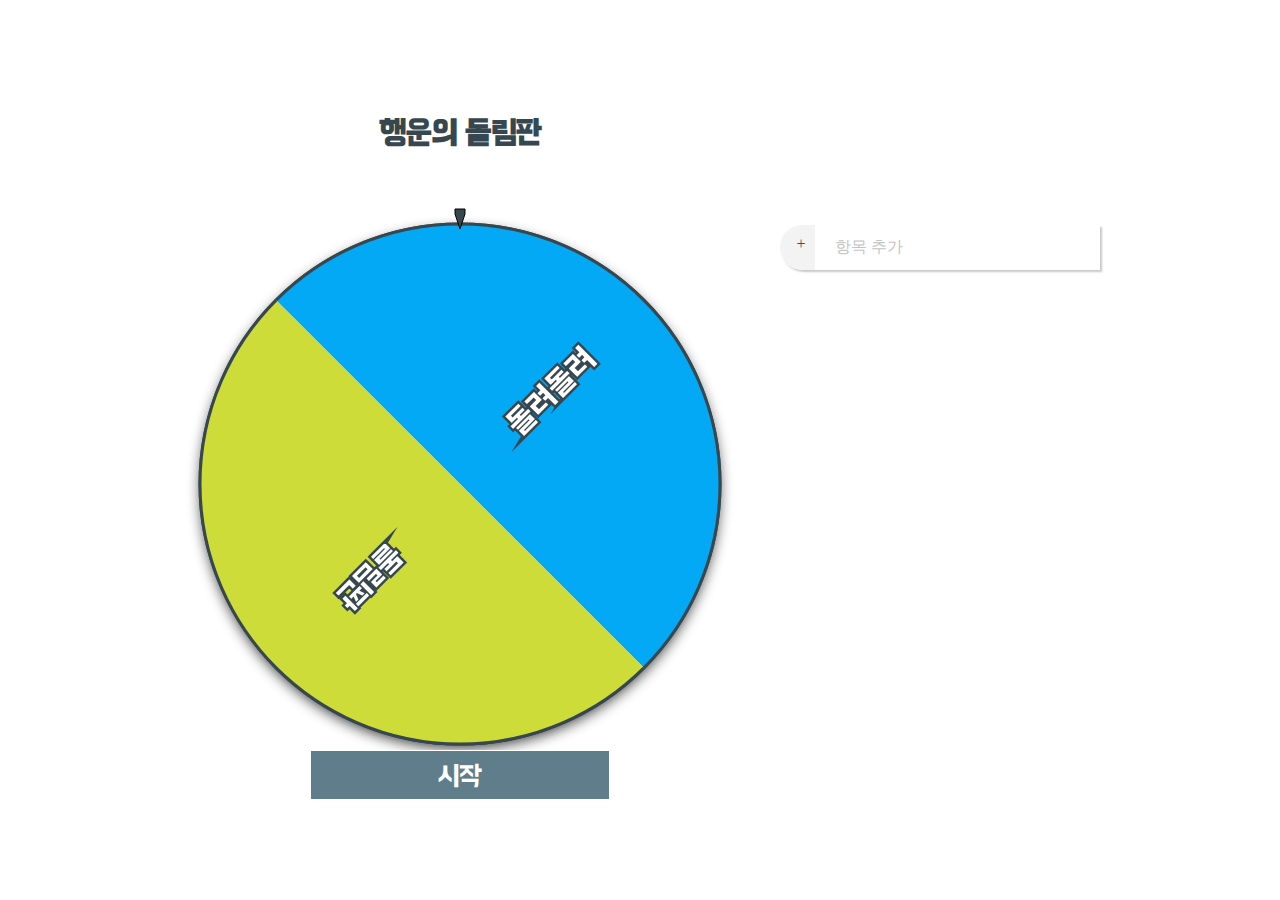
==== v2/돌림판_대화주제.html @ a18e1b38 "ㅇ" ====
<!DOCTYPE html>
<html lang="ko">

<head>
	<meta charset="UTF-8">
	<title>돌려돌려 돌림판</title>
	<link rel="stylesheet" type="text/css" href="roulette.css">
	<script type="text/javascript" src="../lib/jquery-3.2.0.min.js"></script>
	<script type="text/javascript" src="../lib/jquery.color-2.1.2.min.js"></script>
</head>

<body>
	<div class="container">
		<div class="wrap">
			<h1 contenteditable="true" spellcheck="false">행운의 돌림판</h1>
			<canvas width="600" height="600" class="roulette">지원하지 않는 브라우저입니다. Google Chrome 최신 버전을 사용해주세요.</canvas>
			<div id="roll" class="button"></div>
		</div>
		<ul>
			<li class="item empty" data-chance="0">
				<div class="item-title" placeholder="이름" contenteditable="true"></div>
				<div class="item-weight" data-weight="1"></div>
				<div class="item-weight-add">+</div>
				<div class="item-weight-sub">-</div>
				<div class="item-delete">X</div>
			</li>
		</ul>
	</div>
	<div id="button-tooltip" style="display: none;">
		<div><span class="command">Alt + 클릭</span><span class="number">±100</span></div>
		<div><span class="command">Ctrl + 클릭</span><span class="number">±10</span></div>
		<div><span class="command">클릭</span><span class="number">±1</span></div>
	</div>
	<div id="result" style="display: none;"></div>
	<script type="text/javascript" src="roulette.js"></script>
</body>
</html>
---- v2/roulette.css ----
@charset 'UTF-8';
@import url(../fonts/hanna.css);

body {
	padding: 0;
	margin: 0;
}

* {
	box-sizing: border-box;
	user-select: none;
}

h1 {
	font-family: 'Hanna';
	margin: 0 16px;
	padding: 16px;

	display: inline-block;

	width: 400px;
	overflow: hidden;

	/*border-bottom: 1px dashed #607D8B;*/
	color: #37474f;
	/*text-shadow: -1px 0 #607D8B, 0 1px #607D8B, 1px 0 #607D8B, 0 -1px #607D8B;*/
}

.container {
	position: absolute;
	top: 0;
	left: 0;
	right: 0;
	bottom: 0;
	margin: auto;
	width: 960px;
	height: 700px;
	text-align: center;
}

.wrap {
	display: inline-block;
	width: 600px;
	height: 700px;
	text-align: center;
	vertical-align: middle;

	position: absolute;
	top: 0;
	left: 0;
}

ul {
	counter-reset: itemCounter;
	list-style-type: none;
	margin: 0;
	padding: 0px 20px;
	overflow-x: hidden;
	overflow-y: auto;
	width: 400px;

	height: 580px;
	top: 120px;
	left: 600px;
	position: absolute;
}

li {
	counter-increment: itemCounter;
	position: relative;
	width: 320px;
	margin: 5px 0px;
	padding: 10px;
	border-radius: 50px 0 0 50px;
	/*border: 1px solid black;*/
	background: linear-gradient(to right, #eee 11%, rgba(0, 0, 0, 0) 0%);
	box-shadow: 2px 2px 2px rgba(0, 0, 0, 0.3);
	transition: box-shadow 0.2s ease;
}

li:hover {
	/*box-shadow: 1px 1px 0px rgba(0, 0, 0, 0.5);*/
	box-shadow: 2px 2px 0px rgba(0, 0, 0, 0.6);
}

li>div {
	cursor: pointer;
	position: absolute;
	top: 0;
	left: 0;
	right: 0;
	bottom: 0;
	text-align: center;
}



#button-tooltip {
	/*display: none;*/
	background: #eff0f1;
	position: fixed;
}
#button-tooltip .command {
	color: #7D2727;
	padding: 5px;
	display: inline-block;
	text-align: right;
	width: 90px;
}
#button-tooltip .number {
	color: #3777CF;
	padding: 5px;
	display: inline-block;
	text-align: left;
	width: 60px;
}

li.item.empty>.item-weight,
li.item.empty>.item-weight-add,
li.item.empty>.item-weight-sub,
li.item.empty>.item-delete {
	display: none !important;
}
li.item.empty::after {
	content: '';
}
li.item.empty>.item-title::after {
	content: '항목 추가';
	color: #aaa;
}
li.item.empty>.item-title:focus::after {
	content: '';
}

li.item>.item-title {
	cursor: text;
	position: relative;
	text-align: left;
	margin-left: 30px;
	margin-right: 150px;
	padding: 2px 15px;
	white-space: nowrap;
	overflow: hidden;

	border-radius: 0px;

	color: black;
	text-shadow: -1px 0 white, 0 1px white, 1px 0 white, 0 -1px white;
}

li.item>.item-title:focus {
	background: transparent;
}

li.item>.item-weight {
	padding: 10px 0;
	cursor: default;
	width: 45px;
	right: 100px;
	left: auto;
	text-align: right;
	overflow: visible;
}

li.item>.item-weight[data-weight]::before {
	content: 'x' attr(data-weight);
}

li.item>.item-weight-add,
li.item>.item-weight-sub {
	width: 20px;
	height: 20px;
	border-radius: 10px;
	left: 225px;
	/*border: 1px solid transparent;*/
	/*transition: border-color 0.2s ease;*/
	transition: box-shadow 0.2s ease,
				color 0.2s ease;
	box-shadow: 0px 0px 10px transparent;
	color: transparent;
}
li.item>.item-weight-add {
	top: -1px;
}

li.item>.item-weight-sub {
	top: 21px;
}

li.item:hover>.item-weight-add,
li.item:hover>.item-weight-sub {
	color: black;
	box-shadow: 0px 0px 1px rgba(0, 0, 0, 0.3);
}

li.item>.item-weight-add:hover,
li.item>.item-weight-sub:hover {
	/*border: 1px solid black;*/
	box-shadow: 0px 0px 2px black;
}

li.item>.item-delete {
	width: 20px;
	height: 20px;
	top: 10px;
	left: 10px;
	border-radius: 10px;
	color: transparent;
	background: transparent;
	box-shadow: 0px 0px 10px transparent;
	transition: color 0.2s ease,
				background-color 0.2s ease;
}
li.item:hover>.item-delete {
	color: red;
	background: white;
}
li.item>.item-delete:hover {
	color: white;
	background: red;
}

li::before,
ul.lock>li::before {
	content: counter(itemCounter);
	position: absolute;
	top: 10px;
	left: 9px;

	color: white;
	text-shadow: -1px 0 black, 0 1px black, 1px 0 black, 0 -1px black;
	width: 24px;
	text-align: center;
}
li:hover::before {
	content: '';
}
li.empty::before {
	content: '+';
	color: black;
	text-shadow: none;
}
li.empty {
	cursor: pointer;
	opacity: 0.7;
	transition: opacity 0.7s ease;
}
ul.lock>li.item.empty {
	opacity: 0;
}
li.empty:hover {
	opacity: 1;
}
li.empty:hover [contenteditable] {
	background: transparent;
	cursor: pointer;
}
li[data-chance]::after {
	content: attr(data-chance) '%';
	position: absolute;
	top: 10px;
	left: 260px;
	width: 40px;
	overflow: visible;
	text-align: center;
}

*[contenteditable] {
	border-radius: 20px;
	white-space: nowrap;
}

*[contenteditable]:hover {
	background: #eff;
}
ul.lock .item-title[contenteditable]:hover {
	background: transparent;
	cursor: default;
}

*[contenteditable]:focus {
	outline: none;
	background: #eee;
}

#roll.button {
	font-family: 'Hanna';
	font-size: 28px;
	position: absolute;
	bottom: 0;
	left: 0;
	right: 0;
	margin: 0 auto;
	width: 300px;
	height: 50px;
	transition: background-color 0.2s ease;
	cursor: pointer;
	padding: 10px;
}

#roll.button::after {
	content: '시작';
}
#roll.button.active::after {
	content: '정지!!';
}

#roll.button {
	background: #607D8B;
	border: 1px solid white;
	color: white;
}
#roll.button:hover {
	background: white;
	border: 1px solid #607D8B;
	color: #607D8B;
}
#roll.button:active {
	background: white;
	border: 1px solid #999;
	color: #999;
}

#roll.button.active {
	background: white;
	border: 1px solid red;
	color: red;
	animation: shake-y 0.2s linear infinite;
}
#roll.button.active:hover {
	background: red;
	border: 1px solid white;
	color: white;
}
#roll.button.active:active {
	background: white;
	border: 1px solid #999;
	color: #999;
}

ul.lock .item-delete,
ul.lock .item-weight-add,
ul.lock .item-weight-sub {
	display: none !important;
}

@keyframes shake-x {
	0%, 50%, 100% {
		transform: translate(0, 0);
	}
	25% {
		transform: translate(-3px, 0);
	}
	75% {
		transform: translate(3px, 0);
	}
}
@keyframes shake-y {
	0%, 50%, 100% {
		transform: translate(0, 0);
	}
	25% {
		transform: translate(0, -3px);
	}
	75% {
		transform: translate(0, 3px);
	}
}

/*scroll bar*/

::-webkit-scrollbar-track
{
	background-color: transparent;
}

::-webkit-scrollbar
{
	width: 10px;
	background-color: transparent;
}

::-webkit-scrollbar-thumb
{
	background-color: #eee;
	/*border: 2px solid #efeef1;*/
	border-radius: 5px;
}

@keyframes FO {
	0% {
		color: transparent;
		opacity: 0;
		transform: translate(0, -10px);
	}
	15%, 80% {
		color: black;
		opacity: 1;
		transform: translate(0, 0);
	}
	100% {
		color: transparent;
		opacity: 0;
		transform: translate(0, -150%);
	}
}

#result {
	width: 100%;
	height: 100px;
	text-align: center;
	display: block;
	margin: auto;
	position: absolute;
	font-size: 36px;
	font-family: 'Hanna';
	line-height: 100px;
	top: 0;
	left: 0;
	right: 0;
	bottom: 0;
	background: white;
	box-shadow: 0 0 20px rgba(0, 0, 0, 0.2);
	color: black;
	opacity: 0;
}
#result.out {
	display: none;
}
#result.play {
	animation: FO 2s ease;
}
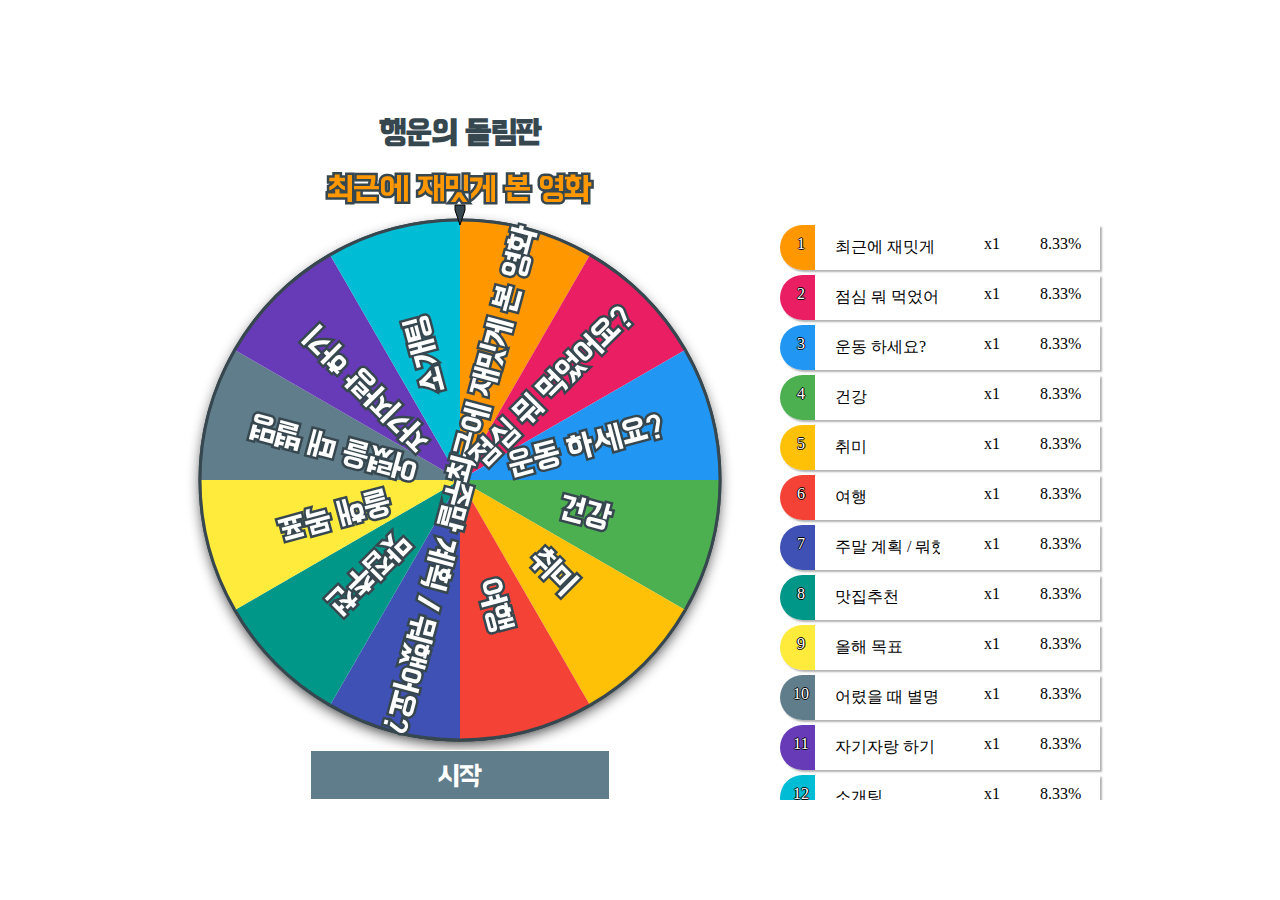
==== commit 286fd30a: "ㅇ" ====
--- a/v2/돌림판_대화주제.html
+++ b/v2/돌림판_대화주제.html
@@ -1,7 +1,4 @@
-<!DOCTYPE html>
-<html lang="ko">
-
-<head>
+<html lang="ko"><head>
 	<meta charset="UTF-8">
 	<title>돌려돌려 돌림판</title>
 	<link rel="stylesheet" type="text/css" href="roulette.css">
@@ -9,29 +6,102 @@
 	<script type="text/javascript" src="../lib/jquery.color-2.1.2.min.js"></script>
 </head>
 
-<body>
-	<div class="container">
-		<div class="wrap">
-			<h1 contenteditable="true" spellcheck="false">행운의 돌림판</h1>
-			<canvas width="600" height="600" class="roulette">지원하지 않는 브라우저입니다. Google Chrome 최신 버전을 사용해주세요.</canvas>
-			<div id="roll" class="button"></div>
-		</div>
-		<ul>
-			<li class="item empty" data-chance="0">
-				<div class="item-title" placeholder="이름" contenteditable="true"></div>
-				<div class="item-weight" data-weight="1"></div>
-				<div class="item-weight-add">+</div>
-				<div class="item-weight-sub">-</div>
-				<div class="item-delete">X</div>
-			</li>
-		</ul>
+<body style="background: rgb(255, 255, 255);">
+<div class="container">
+	<div class="wrap">
+		<h1 contenteditable="true" spellcheck="false">행운의 돌림판</h1>
+		<canvas width="600" height="600" class="roulette">지원하지 않는 브라우저입니다. Google Chrome 최신 버전을 사용해주세요.</canvas>
+		<div id="roll" class="button" style=""></div>
 	</div>
-	<div id="button-tooltip" style="display: none;">
-		<div><span class="command">Alt + 클릭</span><span class="number">±100</span></div>
-		<div><span class="command">Ctrl + 클릭</span><span class="number">±10</span></div>
-		<div><span class="command">클릭</span><span class="number">±1</span></div>
-	</div>
-	<div id="result" style="display: none;"></div>
-	<script type="text/javascript" src="roulette.js"></script>
-</body>
-</html>
+	<ul class="">
+		<li class="item" data-chance="8.33" style="background: linear-gradient(to right, rgb(76, 175, 80) 11%, rgba(0, 0, 0, 0) 0%);">
+			<div class="item-title" placeholder="이름" contenteditable="true">최근에 재밋게 본 영화</div>
+			<div class="item-weight" data-weight="1"></div>
+			<div class="item-weight-add">+</div>
+			<div class="item-weight-sub">-</div>
+			<div class="item-delete">X</div>
+		</li>
+		<li class="item" data-chance="8.33" style="background: linear-gradient(to right, rgb(255, 152, 0) 11%, rgba(0, 0, 0, 0) 0%);">
+			<div class="item-title" placeholder="이름" contenteditable="true">점심 뭐 먹었어요?</div>
+			<div class="item-weight" data-weight="1"></div>
+			<div class="item-weight-add">+</div>
+			<div class="item-weight-sub">-</div>
+			<div class="item-delete">X</div>
+		</li><li class="item" data-chance="8.33" style="background: linear-gradient(to right, rgb(244, 67, 54) 11%, rgba(0, 0, 0, 0) 0%);">
+		<div class="item-title" placeholder="이름" contenteditable="true">운동 하세요?</div>
+		<div class="item-weight" data-weight="1"></div>
+		<div class="item-weight-add">+</div>
+		<div class="item-weight-sub">-</div>
+		<div class="item-delete">X</div>
+	</li><li class="item" data-chance="8.33" style="background: linear-gradient(to right, rgb(63, 81, 181) 11%, rgba(0, 0, 0, 0) 0%);">
+		<div class="item-title" placeholder="이름" contenteditable="true">건강</div>
+		<div class="item-weight" data-weight="1"></div>
+		<div class="item-weight-add">+</div>
+		<div class="item-weight-sub">-</div>
+		<div class="item-delete">X</div>
+	</li><li class="item" data-chance="8.33" style="background: linear-gradient(to right, rgb(0, 150, 136) 11%, rgba(0, 0, 0, 0) 0%);">
+		<div class="item-title" placeholder="이름" contenteditable="true">취미</div>
+		<div class="item-weight" data-weight="1"></div>
+		<div class="item-weight-add">+</div>
+		<div class="item-weight-sub">-</div>
+		<div class="item-delete">X</div>
+	</li><li class="item" data-chance="8.33" style="background: linear-gradient(to right, rgb(255, 193, 7) 11%, rgba(0, 0, 0, 0) 0%);">
+		<div class="item-title" placeholder="이름" contenteditable="true">여행</div>
+		<div class="item-weight" data-weight="1"></div>
+		<div class="item-weight-add">+</div>
+		<div class="item-weight-sub">-</div>
+		<div class="item-delete">X</div>
+	</li><li class="item" data-chance="8.33" style="background: linear-gradient(to right, rgb(96, 125, 139) 11%, rgba(0, 0, 0, 0) 0%);">
+		<div class="item-title" placeholder="이름" contenteditable="true">주말 계획 / 뭐했어요?</div>
+		<div class="item-weight" data-weight="1"></div>
+		<div class="item-weight-add">+</div>
+		<div class="item-weight-sub">-</div>
+		<div class="item-delete">X</div>
+	</li><li class="item" data-chance="8.33" style="background: linear-gradient(to right, rgb(103, 58, 183) 11%, rgba(0, 0, 0, 0) 0%);">
+		<div class="item-title" placeholder="이름" contenteditable="true">맛집추천</div>
+		<div class="item-weight" data-weight="1"></div>
+		<div class="item-weight-add">+</div>
+		<div class="item-weight-sub">-</div>
+		<div class="item-delete">X</div>
+	</li><li class="item" data-chance="8.33" style="background: linear-gradient(to right, rgb(0, 188, 212) 11%, rgba(0, 0, 0, 0) 0%);">
+		<div class="item-title" placeholder="이름" contenteditable="true">올해 목표</div>
+		<div class="item-weight" data-weight="1"></div>
+		<div class="item-weight-add">+</div>
+		<div class="item-weight-sub">-</div>
+		<div class="item-delete">X</div>
+	</li><li class="item" data-chance="8.33" style="background: linear-gradient(to right, rgb(255, 235, 59) 11%, rgba(0, 0, 0, 0) 0%);">
+		<div class="item-title" placeholder="이름" contenteditable="true">어렸을 때 별명</div>
+		<div class="item-weight" data-weight="1"></div>
+		<div class="item-weight-add">+</div>
+		<div class="item-weight-sub">-</div>
+		<div class="item-delete">X</div>
+	</li><li class="item" data-chance="8.33" style="background: linear-gradient(to right, rgb(121, 85, 72) 11%, rgba(0, 0, 0, 0) 0%);">
+		<div class="item-title" placeholder="이름" contenteditable="true">자기자랑 하기</div>
+		<div class="item-weight" data-weight="1"></div>
+		<div class="item-weight-add">+</div>
+		<div class="item-weight-sub">-</div>
+		<div class="item-delete">X</div>
+	</li><li class="item" data-chance="8.33" style="background: linear-gradient(to right, rgb(156, 39, 176) 11%, rgba(0, 0, 0, 0) 0%);">
+		<div class="item-title" placeholder="이름" contenteditable="true">소개팅</div>
+		<div class="item-weight" data-weight="1"></div>
+		<div class="item-weight-add">+</div>
+		<div class="item-weight-sub">-</div>
+		<div class="item-delete">X</div>
+	</li><li class="item empty" data-chance="0">
+		<div class="item-title" placeholder="이름" contenteditable="true"></div>
+		<div class="item-weight" data-weight="1"></div>
+		<div class="item-weight-add">+</div>
+		<div class="item-weight-sub">-</div>
+		<div class="item-delete">X</div>
+	</li></ul>
+</div>
+<div id="button-tooltip" style="top: -189px; left: 1175px; display: none;">
+	<div><span class="command">Alt + 클릭</span><span class="number">±100</span></div>
+	<div><span class="command">Ctrl + 클릭</span><span class="number">±10</span></div>
+	<div><span class="command">클릭</span><span class="number">±1</span></div>
+</div>
+<div id="result" style="display: none;" class="play">취미</div>
+<script type="text/javascript" src="roulette.js"></script>
+
+
+</body></html>